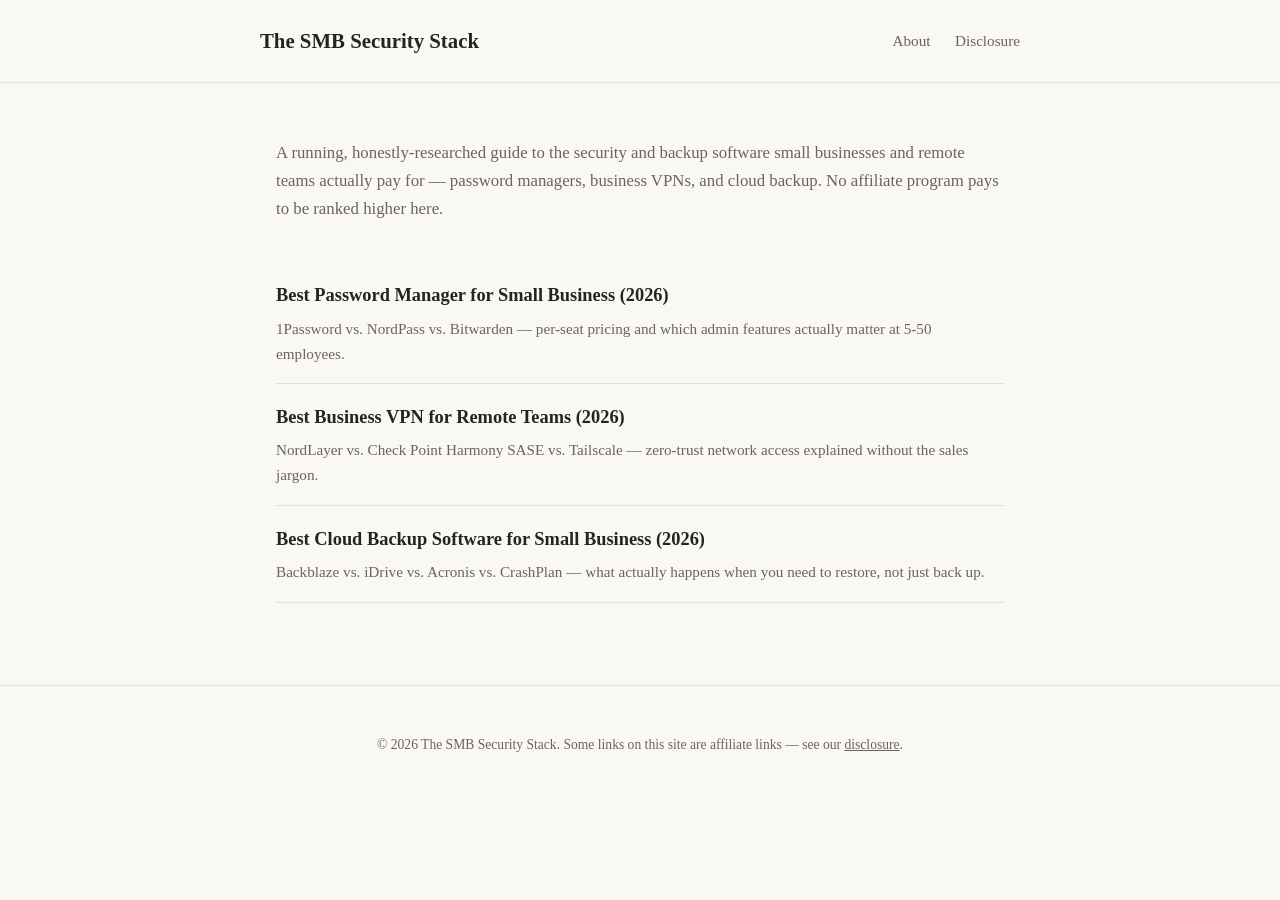
==== index.html @ fe546129 "Switch niche from self-publishing tools to SMB security/backup software" ====
<!DOCTYPE html>
<html lang="en">
<head>
<meta charset="UTF-8">
<meta name="viewport" content="width=device-width, initial-scale=1.0">
<title>The SMB Security Stack — Security & Backup Software for Small Business</title>
<meta name="description" content="Honest comparisons of the password managers, VPNs, and backup software small businesses and remote teams actually pay for.">
<meta property="og:title" content="The SMB Security Stack">
<meta property="og:description" content="Honest comparisons of the security and backup software small businesses actually pay for.">
<meta property="og:type" content="website">
<link rel="stylesheet" href="assets/style.css">
</head>
<body>

<header class="site-header">
  <div class="wrap">
    <a class="site-title" href="/">The SMB Security Stack</a>
    <nav class="site-nav">
      <a href="/about.html">About</a>
      <a href="/disclosure.html">Disclosure</a>
    </nav>
  </div>
</header>

<main>
  <p class="intro">
    A running, honestly-researched guide to the security and backup software
    small businesses and remote teams actually pay for — password managers,
    business VPNs, and cloud backup. No affiliate program pays to be ranked
    higher here.
  </p>

  <ul class="post-list">
    <li>
      <a href="/posts/best-password-manager-for-small-business.html">Best Password Manager for Small Business (2026)</a>
      <div class="excerpt">1Password vs. NordPass vs. Bitwarden — per-seat pricing and which admin features actually matter at 5-50 employees.</div>
    </li>
    <li>
      <a href="/posts/best-business-vpn-for-remote-teams.html">Best Business VPN for Remote Teams (2026)</a>
      <div class="excerpt">NordLayer vs. Check Point Harmony SASE vs. Tailscale — zero-trust network access explained without the sales jargon.</div>
    </li>
    <li>
      <a href="/posts/best-cloud-backup-for-small-business.html">Best Cloud Backup Software for Small Business (2026)</a>
      <div class="excerpt">Backblaze vs. iDrive vs. Acronis vs. CrashPlan — what actually happens when you need to restore, not just back up.</div>
    </li>
  </ul>
</main>

<footer class="site-footer">
  <p>&copy; 2026 The SMB Security Stack. Some links on this site are affiliate links — see our <a href="/disclosure.html">disclosure</a>.</p>
</footer>

</body>
</html>
---- assets/style.css ----
:root {
  --bg: #faf8f5;
  --text: #26241f;
  --muted: #6b6558;
  --accent: #a8452f;
  --accent-dark: #7c3220;
  --card: #ffffff;
  --border: #e8e2d6;
  --max-width: 760px;
}

* { box-sizing: border-box; }

body {
  margin: 0;
  font-family: -apple-system, BlinkMacSystemFont, "Segoe UI", Georgia, serif;
  background: var(--bg);
  color: var(--text);
  line-height: 1.65;
  font-size: 18px;
}

header.site-header {
  border-bottom: 1px solid var(--border);
  padding: 1.5rem 1rem;
}

header.site-header .wrap {
  max-width: var(--max-width);
  margin: 0 auto;
  display: flex;
  justify-content: space-between;
  align-items: center;
  flex-wrap: wrap;
  gap: 0.5rem;
}

.site-title {
  font-weight: 700;
  font-size: 1.3rem;
  text-decoration: none;
  color: var(--text);
}

nav.site-nav a {
  color: var(--muted);
  text-decoration: none;
  margin-left: 1.25rem;
  font-size: 0.95rem;
}

nav.site-nav a:hover { color: var(--accent); }

main {
  max-width: var(--max-width);
  margin: 0 auto;
  padding: 2.5rem 1rem 4rem;
}

h1 { font-size: 2rem; line-height: 1.25; margin-bottom: 0.5rem; }
h2 { font-size: 1.4rem; margin-top: 2.2rem; }
h3 { font-size: 1.15rem; margin-top: 1.6rem; }

p { margin: 1rem 0; }

a { color: var(--accent); }
a:hover { color: var(--accent-dark); }

.byline {
  color: var(--muted);
  font-size: 0.9rem;
  margin-bottom: 2rem;
}

.disclosure-note {
  background: #f3ede2;
  border: 1px solid var(--border);
  border-radius: 8px;
  padding: 0.9rem 1.1rem;
  font-size: 0.88rem;
  color: var(--muted);
  margin: 1.5rem 0 2rem;
}

.disclosure-note a { color: var(--muted); text-decoration: underline; }

table {
  width: 100%;
  border-collapse: collapse;
  margin: 1.5rem 0;
  font-size: 0.92rem;
}

th, td {
  text-align: left;
  padding: 0.6rem 0.7rem;
  border-bottom: 1px solid var(--border);
}

th { color: var(--muted); font-weight: 600; }

.card {
  background: var(--card);
  border: 1px solid var(--border);
  border-radius: 10px;
  padding: 1.25rem 1.4rem;
  margin: 1.5rem 0;
}

.cta {
  display: inline-block;
  background: var(--accent);
  color: #fff;
  padding: 0.55rem 1.1rem;
  border-radius: 6px;
  text-decoration: none;
  font-weight: 600;
  font-size: 0.92rem;
}

.cta:hover { background: var(--accent-dark); color: #fff; }

.post-list { list-style: none; padding: 0; }

.post-list li {
  padding: 1.1rem 0;
  border-bottom: 1px solid var(--border);
}

.post-list a {
  font-size: 1.15rem;
  font-weight: 600;
  text-decoration: none;
  color: var(--text);
}

.post-list a:hover { color: var(--accent); }

.post-list .excerpt {
  color: var(--muted);
  font-size: 0.95rem;
  margin-top: 0.3rem;
}

.intro {
  color: var(--muted);
  font-size: 1.05rem;
  margin-bottom: 2.5rem;
}

footer.site-footer {
  border-top: 1px solid var(--border);
  padding: 2rem 1rem;
  text-align: center;
  color: var(--muted);
  font-size: 0.85rem;
}

footer.site-footer a { color: var(--muted); }

@media (max-width: 480px) {
  body { font-size: 17px; }
  h1 { font-size: 1.6rem; }
}
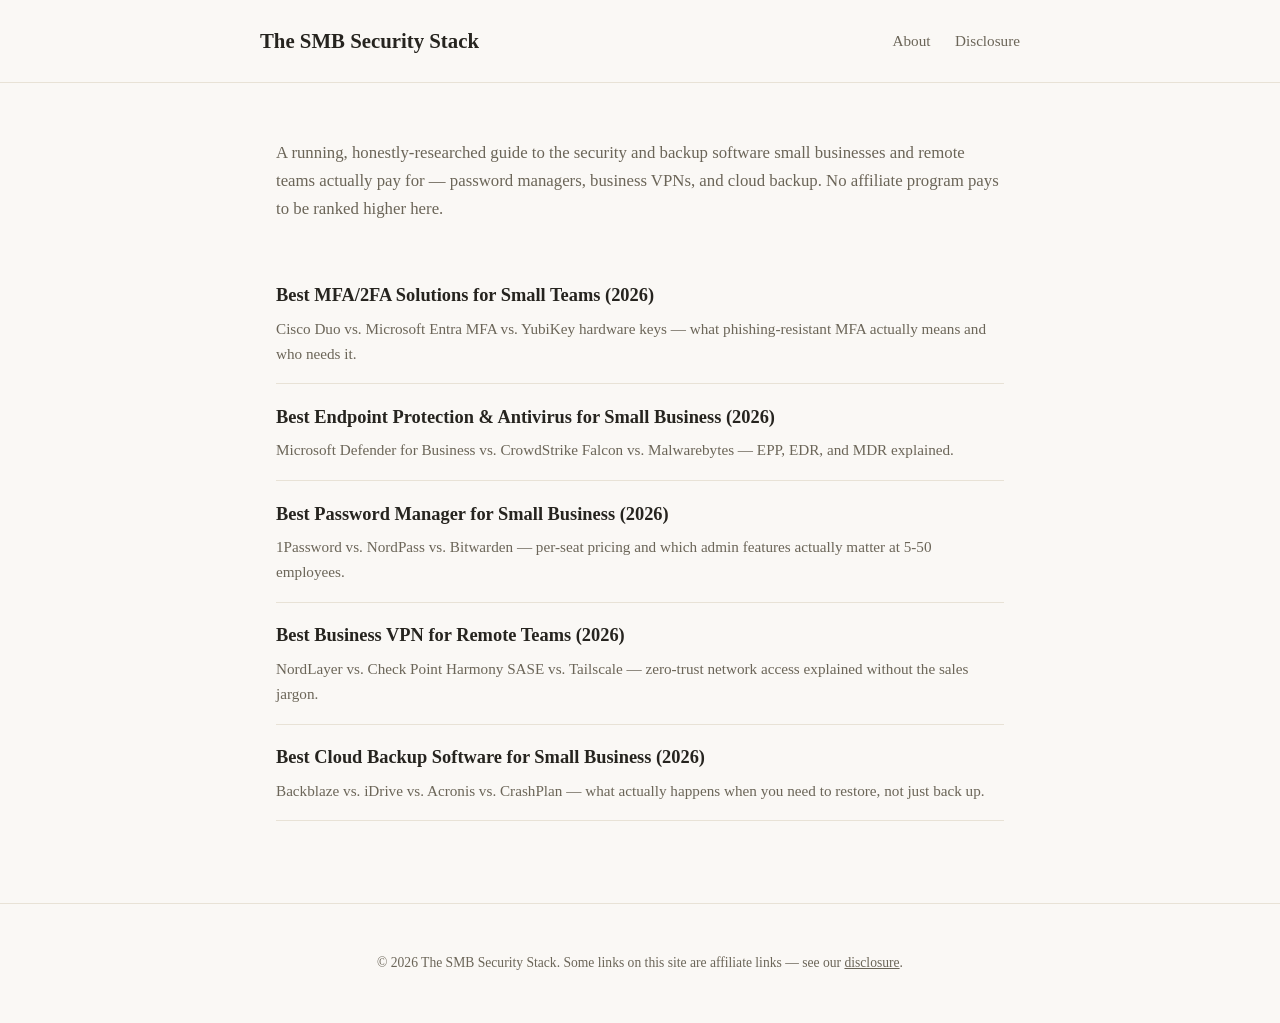
==== commit 736eaff6: "Add posts: endpoint protection and MFA/2FA for small business" ====
--- a/index.html
+++ b/index.html
@@ -14,10 +14,10 @@
 
 <header class="site-header">
   <div class="wrap">
-    <a class="site-title" href="/">The SMB Security Stack</a>
+    <a class="site-title" href="index.html">The SMB Security Stack</a>
     <nav class="site-nav">
-      <a href="/about.html">About</a>
-      <a href="/disclosure.html">Disclosure</a>
+      <a href="about.html">About</a>
+      <a href="disclosure.html">Disclosure</a>
     </nav>
   </div>
 </header>
@@ -32,22 +32,30 @@
 
   <ul class="post-list">
     <li>
-      <a href="/posts/best-password-manager-for-small-business.html">Best Password Manager for Small Business (2026)</a>
+      <a href="posts/best-mfa-2fa-for-small-teams.html">Best MFA/2FA Solutions for Small Teams (2026)</a>
+      <div class="excerpt">Cisco Duo vs. Microsoft Entra MFA vs. YubiKey hardware keys — what phishing-resistant MFA actually means and who needs it.</div>
+    </li>
+    <li>
+      <a href="posts/best-endpoint-protection-for-small-business.html">Best Endpoint Protection &amp; Antivirus for Small Business (2026)</a>
+      <div class="excerpt">Microsoft Defender for Business vs. CrowdStrike Falcon vs. Malwarebytes — EPP, EDR, and MDR explained.</div>
+    </li>
+    <li>
+      <a href="posts/best-password-manager-for-small-business.html">Best Password Manager for Small Business (2026)</a>
       <div class="excerpt">1Password vs. NordPass vs. Bitwarden — per-seat pricing and which admin features actually matter at 5-50 employees.</div>
     </li>
     <li>
-      <a href="/posts/best-business-vpn-for-remote-teams.html">Best Business VPN for Remote Teams (2026)</a>
+      <a href="posts/best-business-vpn-for-remote-teams.html">Best Business VPN for Remote Teams (2026)</a>
       <div class="excerpt">NordLayer vs. Check Point Harmony SASE vs. Tailscale — zero-trust network access explained without the sales jargon.</div>
     </li>
     <li>
-      <a href="/posts/best-cloud-backup-for-small-business.html">Best Cloud Backup Software for Small Business (2026)</a>
+      <a href="posts/best-cloud-backup-for-small-business.html">Best Cloud Backup Software for Small Business (2026)</a>
       <div class="excerpt">Backblaze vs. iDrive vs. Acronis vs. CrashPlan — what actually happens when you need to restore, not just back up.</div>
     </li>
   </ul>
 </main>
 
 <footer class="site-footer">
-  <p>&copy; 2026 The SMB Security Stack. Some links on this site are affiliate links — see our <a href="/disclosure.html">disclosure</a>.</p>
+  <p>&copy; 2026 The SMB Security Stack. Some links on this site are affiliate links — see our <a href="disclosure.html">disclosure</a>.</p>
 </footer>
 
 </body>
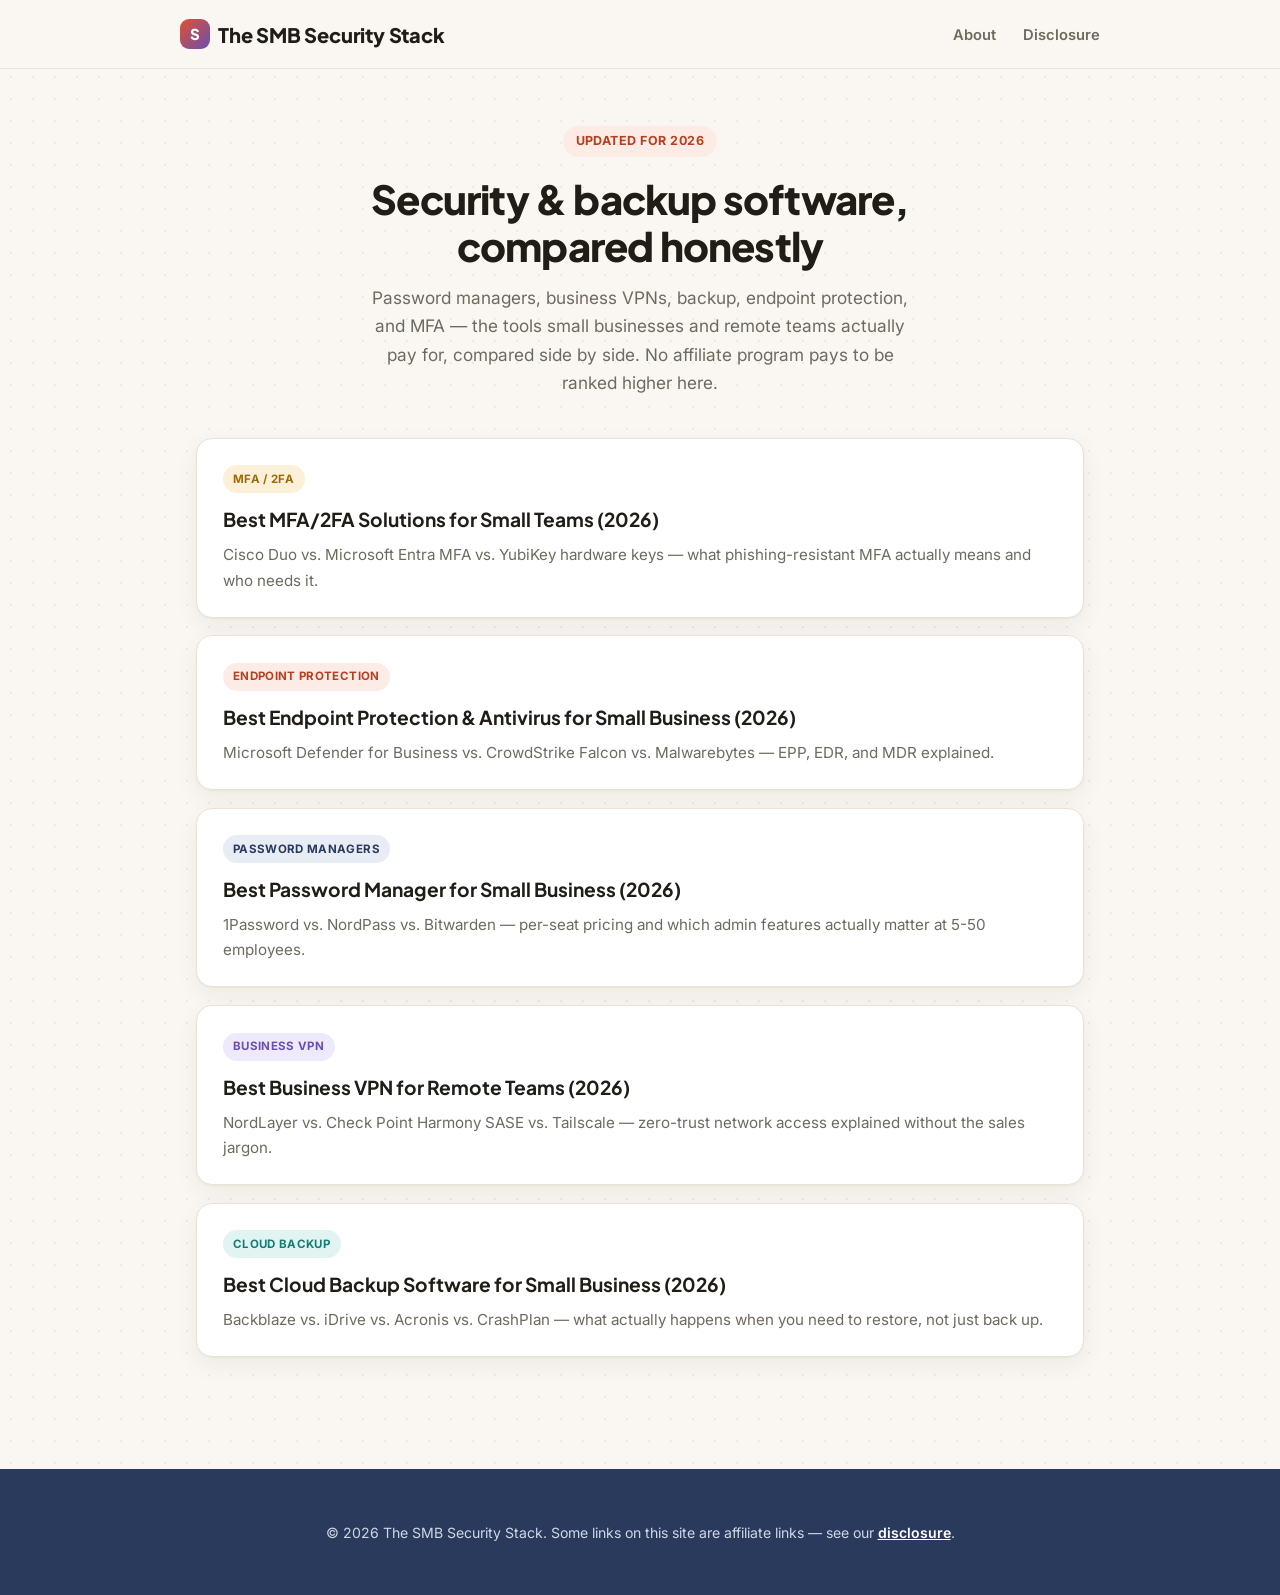
==== commit 80779dbb: "Redesign: card layouts, category tags, FAQ accordions, tool cards, warmer color system" ====
--- a/index.html
+++ b/index.html
@@ -14,7 +14,7 @@
 
 <header class="site-header">
   <div class="wrap">
-    <a class="site-title" href="index.html">The SMB Security Stack</a>
+    <a class="site-title" href="index.html"><span class="logo-badge">S</span>The SMB Security Stack</a>
     <nav class="site-nav">
       <a href="about.html">About</a>
       <a href="disclosure.html">Disclosure</a>
@@ -22,34 +22,52 @@
   </div>
 </header>
 
-<main>
-  <p class="intro">
-    A running, honestly-researched guide to the security and backup software
-    small businesses and remote teams actually pay for — password managers,
-    business VPNs, and cloud backup. No affiliate program pays to be ranked
-    higher here.
-  </p>
+<main class="wide">
+  <div class="hero">
+    <span class="eyebrow">Updated for 2026</span>
+    <h1>Security &amp; backup software, compared honestly</h1>
+    <p class="intro">
+      Password managers, business VPNs, backup, endpoint protection, and MFA —
+      the tools small businesses and remote teams actually pay for, compared
+      side by side. No affiliate program pays to be ranked higher here.
+    </p>
+  </div>
 
-  <ul class="post-list">
+  <ul class="post-grid">
     <li>
-      <a href="posts/best-mfa-2fa-for-small-teams.html">Best MFA/2FA Solutions for Small Teams (2026)</a>
-      <div class="excerpt">Cisco Duo vs. Microsoft Entra MFA vs. YubiKey hardware keys — what phishing-resistant MFA actually means and who needs it.</div>
+      <a class="post-card" href="posts/best-mfa-2fa-for-small-teams.html">
+        <span class="post-tag tag-mfa">MFA / 2FA</span>
+        <span class="post-title">Best MFA/2FA Solutions for Small Teams (2026)</span>
+        <p class="excerpt">Cisco Duo vs. Microsoft Entra MFA vs. YubiKey hardware keys — what phishing-resistant MFA actually means and who needs it.</p>
+      </a>
     </li>
     <li>
-      <a href="posts/best-endpoint-protection-for-small-business.html">Best Endpoint Protection &amp; Antivirus for Small Business (2026)</a>
-      <div class="excerpt">Microsoft Defender for Business vs. CrowdStrike Falcon vs. Malwarebytes — EPP, EDR, and MDR explained.</div>
+      <a class="post-card" href="posts/best-endpoint-protection-for-small-business.html">
+        <span class="post-tag tag-endpoint">Endpoint Protection</span>
+        <span class="post-title">Best Endpoint Protection &amp; Antivirus for Small Business (2026)</span>
+        <p class="excerpt">Microsoft Defender for Business vs. CrowdStrike Falcon vs. Malwarebytes — EPP, EDR, and MDR explained.</p>
+      </a>
     </li>
     <li>
-      <a href="posts/best-password-manager-for-small-business.html">Best Password Manager for Small Business (2026)</a>
-      <div class="excerpt">1Password vs. NordPass vs. Bitwarden — per-seat pricing and which admin features actually matter at 5-50 employees.</div>
+      <a class="post-card" href="posts/best-password-manager-for-small-business.html">
+        <span class="post-tag tag-password">Password Managers</span>
+        <span class="post-title">Best Password Manager for Small Business (2026)</span>
+        <p class="excerpt">1Password vs. NordPass vs. Bitwarden — per-seat pricing and which admin features actually matter at 5-50 employees.</p>
+      </a>
     </li>
     <li>
-      <a href="posts/best-business-vpn-for-remote-teams.html">Best Business VPN for Remote Teams (2026)</a>
-      <div class="excerpt">NordLayer vs. Check Point Harmony SASE vs. Tailscale — zero-trust network access explained without the sales jargon.</div>
+      <a class="post-card" href="posts/best-business-vpn-for-remote-teams.html">
+        <span class="post-tag tag-vpn">Business VPN</span>
+        <span class="post-title">Best Business VPN for Remote Teams (2026)</span>
+        <p class="excerpt">NordLayer vs. Check Point Harmony SASE vs. Tailscale — zero-trust network access explained without the sales jargon.</p>
+      </a>
     </li>
     <li>
-      <a href="posts/best-cloud-backup-for-small-business.html">Best Cloud Backup Software for Small Business (2026)</a>
-      <div class="excerpt">Backblaze vs. iDrive vs. Acronis vs. CrashPlan — what actually happens when you need to restore, not just back up.</div>
+      <a class="post-card" href="posts/best-cloud-backup-for-small-business.html">
+        <span class="post-tag tag-backup">Cloud Backup</span>
+        <span class="post-title">Best Cloud Backup Software for Small Business (2026)</span>
+        <p class="excerpt">Backblaze vs. iDrive vs. Acronis vs. CrashPlan — what actually happens when you need to restore, not just back up.</p>
+      </a>
     </li>
   </ul>
 </main>
--- a/assets/style.css
+++ b/assets/style.css
@@ -1,32 +1,55 @@
+@import url('https://fonts.googleapis.com/css2?family=Plus+Jakarta+Sans:wght@500;600;700;800&family=Inter:wght@400;500;600&display=swap');
+
 :root {
-  --bg: #faf8f5;
-  --text: #26241f;
-  --muted: #6b6558;
-  --accent: #a8452f;
-  --accent-dark: #7c3220;
+  --bg: #faf7f2;
+  --bg-dot: #efe9de;
+  --text: #201c16;
+  --muted: #6f6a5f;
+  --accent: #e0522f;
+  --accent-dark: #b83e21;
+  --accent-soft: #fdece5;
+  --teal: #147d78;
+  --teal-soft: #e2f4f2;
+  --purple: #6a4fb3;
+  --purple-soft: #eee9fb;
+  --navy: #2a3a5c;
+  --navy-soft: #e8ecf4;
   --card: #ffffff;
-  --border: #e8e2d6;
-  --max-width: 760px;
+  --border: #eae3d5;
+  --shadow: 0 1px 2px rgba(32, 28, 22, 0.04), 0 8px 24px rgba(32, 28, 22, 0.06);
+  --shadow-hover: 0 4px 8px rgba(32, 28, 22, 0.06), 0 16px 32px rgba(32, 28, 22, 0.10);
+  --max-width: 780px;
+  --radius: 16px;
 }
 
 * { box-sizing: border-box; }
 
 body {
   margin: 0;
-  font-family: -apple-system, BlinkMacSystemFont, "Segoe UI", Georgia, serif;
-  background: var(--bg);
+  font-family: 'Inter', -apple-system, BlinkMacSystemFont, "Segoe UI", sans-serif;
+  background-color: var(--bg);
+  background-image: radial-gradient(var(--bg-dot) 1px, transparent 1px);
+  background-size: 22px 22px;
   color: var(--text);
   line-height: 1.65;
-  font-size: 18px;
+  font-size: 17px;
+}
+
+h1, h2, h3, .site-title, .logo-badge {
+  font-family: 'Plus Jakarta Sans', 'Inter', sans-serif;
 }
 
 header.site-header {
+  background: var(--bg);
   border-bottom: 1px solid var(--border);
-  padding: 1.5rem 1rem;
+  padding: 1.1rem 1rem;
+  position: sticky;
+  top: 0;
+  z-index: 10;
 }
 
 header.site-header .wrap {
-  max-width: var(--max-width);
+  max-width: 920px;
   margin: 0 auto;
   display: flex;
   justify-content: space-between;
@@ -36,17 +59,36 @@
 }
 
 .site-title {
-  font-weight: 700;
-  font-size: 1.3rem;
+  font-weight: 800;
+  font-size: 1.25rem;
   text-decoration: none;
   color: var(--text);
+  display: inline-flex;
+  align-items: center;
+  gap: 0.5rem;
+  letter-spacing: -0.01em;
+}
+
+.logo-badge {
+  display: inline-flex;
+  align-items: center;
+  justify-content: center;
+  width: 30px;
+  height: 30px;
+  border-radius: 9px;
+  background: linear-gradient(135deg, var(--accent), var(--purple));
+  color: #fff;
+  font-size: 15px;
+  font-weight: 800;
+  flex-shrink: 0;
 }
 
 nav.site-nav a {
   color: var(--muted);
   text-decoration: none;
-  margin-left: 1.25rem;
-  font-size: 0.95rem;
+  margin-left: 1.4rem;
+  font-size: 0.92rem;
+  font-weight: 600;
 }
 
 nav.site-nav a:hover { color: var(--accent); }
@@ -57,9 +99,24 @@
   padding: 2.5rem 1rem 4rem;
 }
 
-h1 { font-size: 2rem; line-height: 1.25; margin-bottom: 0.5rem; }
-h2 { font-size: 1.4rem; margin-top: 2.2rem; }
-h3 { font-size: 1.15rem; margin-top: 1.6rem; }
+main.wide { max-width: 920px; }
+
+h1 {
+  font-size: 2.3rem;
+  line-height: 1.18;
+  margin-bottom: 0.6rem;
+  font-weight: 800;
+  letter-spacing: -0.02em;
+}
+
+h2 {
+  font-size: 1.5rem;
+  margin-top: 2.6rem;
+  font-weight: 700;
+  letter-spacing: -0.01em;
+}
+
+h3 { font-size: 1.05rem; margin: 0; font-weight: 600; }
 
 p { margin: 1rem 0; }
 
@@ -69,96 +126,244 @@
 .byline {
   color: var(--muted);
   font-size: 0.9rem;
-  margin-bottom: 2rem;
+  margin-bottom: 1.75rem;
+}
+
+.hero {
+  text-align: center;
+  padding: 1rem 0 2.5rem;
+}
+
+.hero .eyebrow {
+  display: inline-block;
+  background: var(--accent-soft);
+  color: var(--accent-dark);
+  font-weight: 700;
+  font-size: 0.78rem;
+  letter-spacing: 0.04em;
+  text-transform: uppercase;
+  padding: 0.35rem 0.8rem;
+  border-radius: 999px;
+  margin-bottom: 1.1rem;
+}
+
+.hero h1 { font-size: 2.5rem; max-width: 620px; margin: 0 auto 0.9rem; }
+
+.intro {
+  color: var(--muted);
+  font-size: 1.08rem;
+  max-width: 560px;
+  margin: 0 auto;
 }
 
 .disclosure-note {
-  background: #f3ede2;
-  border: 1px solid var(--border);
-  border-radius: 8px;
+  background: var(--purple-soft);
+  border: 1px solid #ded3f5;
+  border-radius: 12px;
   padding: 0.9rem 1.1rem;
   font-size: 0.88rem;
-  color: var(--muted);
+  color: #4a3b7a;
   margin: 1.5rem 0 2rem;
 }
 
-.disclosure-note a { color: var(--muted); text-decoration: underline; }
+.disclosure-note a { color: #4a3b7a; text-decoration: underline; font-weight: 600; }
 
 table {
   width: 100%;
-  border-collapse: collapse;
-  margin: 1.5rem 0;
+  border-collapse: separate;
+  border-spacing: 0;
+  margin: 1.75rem 0;
   font-size: 0.92rem;
+  background: var(--card);
+  border-radius: var(--radius);
+  overflow: hidden;
+  box-shadow: var(--shadow);
+  border: 1px solid var(--border);
 }
 
 th, td {
   text-align: left;
-  padding: 0.6rem 0.7rem;
+  padding: 0.8rem 1rem;
   border-bottom: 1px solid var(--border);
 }
 
-th { color: var(--muted); font-weight: 600; }
-
-.card {
+th {
+  color: var(--muted);
+  font-weight: 700;
+  font-size: 0.78rem;
+  text-transform: uppercase;
+  letter-spacing: 0.04em;
+  background: var(--bg-dot);
+}
+
+tr:last-child td { border-bottom: none; }
+tbody tr:hover { background: #fdfaf5; }
+
+/* Tool comparison cards inside posts */
+.tool-card {
   background: var(--card);
   border: 1px solid var(--border);
-  border-radius: 10px;
-  padding: 1.25rem 1.4rem;
-  margin: 1.5rem 0;
+  border-left: 5px solid var(--accent);
+  border-radius: var(--radius);
+  padding: 1.5rem 1.6rem 1.6rem;
+  margin: 1.6rem 0;
+  box-shadow: var(--shadow);
+}
+
+.tool-card:nth-of-type(3n+2) { border-left-color: var(--teal); }
+.tool-card:nth-of-type(3n+3) { border-left-color: var(--purple); }
+
+.tool-card h2 { margin-top: 0; margin-bottom: 0.2rem; font-size: 1.3rem; }
+
+.tool-card .price-chip {
+  display: inline-block;
+  background: var(--teal-soft);
+  color: var(--teal);
+  font-weight: 700;
+  font-size: 0.78rem;
+  padding: 0.3rem 0.7rem;
+  border-radius: 999px;
+  margin-bottom: 0.9rem;
 }
 
 .cta {
   display: inline-block;
-  background: var(--accent);
+  background: linear-gradient(135deg, var(--accent), var(--accent-dark));
   color: #fff;
-  padding: 0.55rem 1.1rem;
-  border-radius: 6px;
+  padding: 0.65rem 1.3rem;
+  border-radius: 999px;
   text-decoration: none;
+  font-weight: 700;
+  font-size: 0.92rem;
+  box-shadow: 0 4px 12px rgba(224, 82, 47, 0.28);
+}
+
+.cta:hover { color: #fff; opacity: 0.92; }
+
+.plain-link {
   font-weight: 600;
-  font-size: 0.92rem;
-}
-
-.cta:hover { background: var(--accent-dark); color: #fff; }
-
-.post-list { list-style: none; padding: 0; }
-
-.post-list li {
-  padding: 1.1rem 0;
-  border-bottom: 1px solid var(--border);
-}
-
-.post-list a {
-  font-size: 1.15rem;
+}
+
+/* FAQ accordions */
+.faq-item {
+  background: var(--card);
+  border: 1px solid var(--border);
+  border-radius: 12px;
+  margin: 0.7rem 0;
+  box-shadow: var(--shadow);
+  overflow: hidden;
+}
+
+.faq-item summary {
+  cursor: pointer;
+  padding: 1rem 1.2rem;
   font-weight: 600;
+  list-style: none;
+  display: flex;
+  justify-content: space-between;
+  align-items: center;
+  gap: 1rem;
+}
+
+.faq-item summary::-webkit-details-marker { display: none; }
+
+.faq-item summary::after {
+  content: "+";
+  font-size: 1.3rem;
+  color: var(--accent);
+  flex-shrink: 0;
+  font-weight: 700;
+  transition: transform 0.15s ease;
+}
+
+.faq-item[open] summary::after { transform: rotate(45deg); }
+
+.faq-item .faq-answer {
+  padding: 0 1.2rem 1.1rem;
+  color: var(--muted);
+  margin: 0;
+}
+
+.verdict-box {
+  background: linear-gradient(135deg, var(--navy-soft), var(--purple-soft));
+  border-radius: var(--radius);
+  padding: 1.4rem 1.6rem;
+  margin: 1.75rem 0;
+}
+
+.verdict-box h2 { margin-top: 0; }
+
+/* Homepage post cards */
+.post-grid {
+  display: grid;
+  gap: 1.1rem;
+  list-style: none;
+  padding: 0;
+  margin: 0;
+}
+
+.post-card {
+  display: block;
+  background: var(--card);
+  border: 1px solid var(--border);
+  border-radius: var(--radius);
+  padding: 1.5rem 1.6rem;
   text-decoration: none;
   color: var(--text);
-}
-
-.post-list a:hover { color: var(--accent); }
-
-.post-list .excerpt {
+  box-shadow: var(--shadow);
+  transition: transform 0.15s ease, box-shadow 0.15s ease;
+}
+
+.post-card:hover {
+  transform: translateY(-3px);
+  box-shadow: var(--shadow-hover);
+  color: var(--text);
+}
+
+.post-tag {
+  display: inline-block;
+  font-size: 0.72rem;
+  font-weight: 700;
+  letter-spacing: 0.03em;
+  text-transform: uppercase;
+  padding: 0.28rem 0.65rem;
+  border-radius: 999px;
+  margin-bottom: 0.7rem;
+}
+
+.tag-password { background: var(--navy-soft); color: var(--navy); }
+.tag-vpn { background: var(--purple-soft); color: var(--purple); }
+.tag-backup { background: var(--teal-soft); color: var(--teal); }
+.tag-endpoint { background: var(--accent-soft); color: var(--accent-dark); }
+.tag-mfa { background: #fdf0d8; color: #9a6b0a; }
+
+.post-card .post-title {
+  font-family: 'Plus Jakarta Sans', sans-serif;
+  font-size: 1.2rem;
+  font-weight: 700;
+  margin-bottom: 0.4rem;
+  display: block;
+}
+
+.post-card .excerpt {
   color: var(--muted);
   font-size: 0.95rem;
-  margin-top: 0.3rem;
-}
-
-.intro {
-  color: var(--muted);
-  font-size: 1.05rem;
-  margin-bottom: 2.5rem;
+  margin: 0;
 }
 
 footer.site-footer {
-  border-top: 1px solid var(--border);
-  padding: 2rem 1rem;
+  background: var(--navy);
+  color: #cfd7e6;
+  padding: 2.2rem 1rem;
   text-align: center;
-  color: var(--muted);
-  font-size: 0.85rem;
-}
-
-footer.site-footer a { color: var(--muted); }
+  font-size: 0.88rem;
+  margin-top: 3rem;
+}
+
+footer.site-footer a { color: #fff; font-weight: 600; }
 
 @media (max-width: 480px) {
-  body { font-size: 17px; }
-  h1 { font-size: 1.6rem; }
-}
+  body { font-size: 16px; }
+  h1 { font-size: 1.7rem; }
+  .hero h1 { font-size: 1.9rem; }
+}
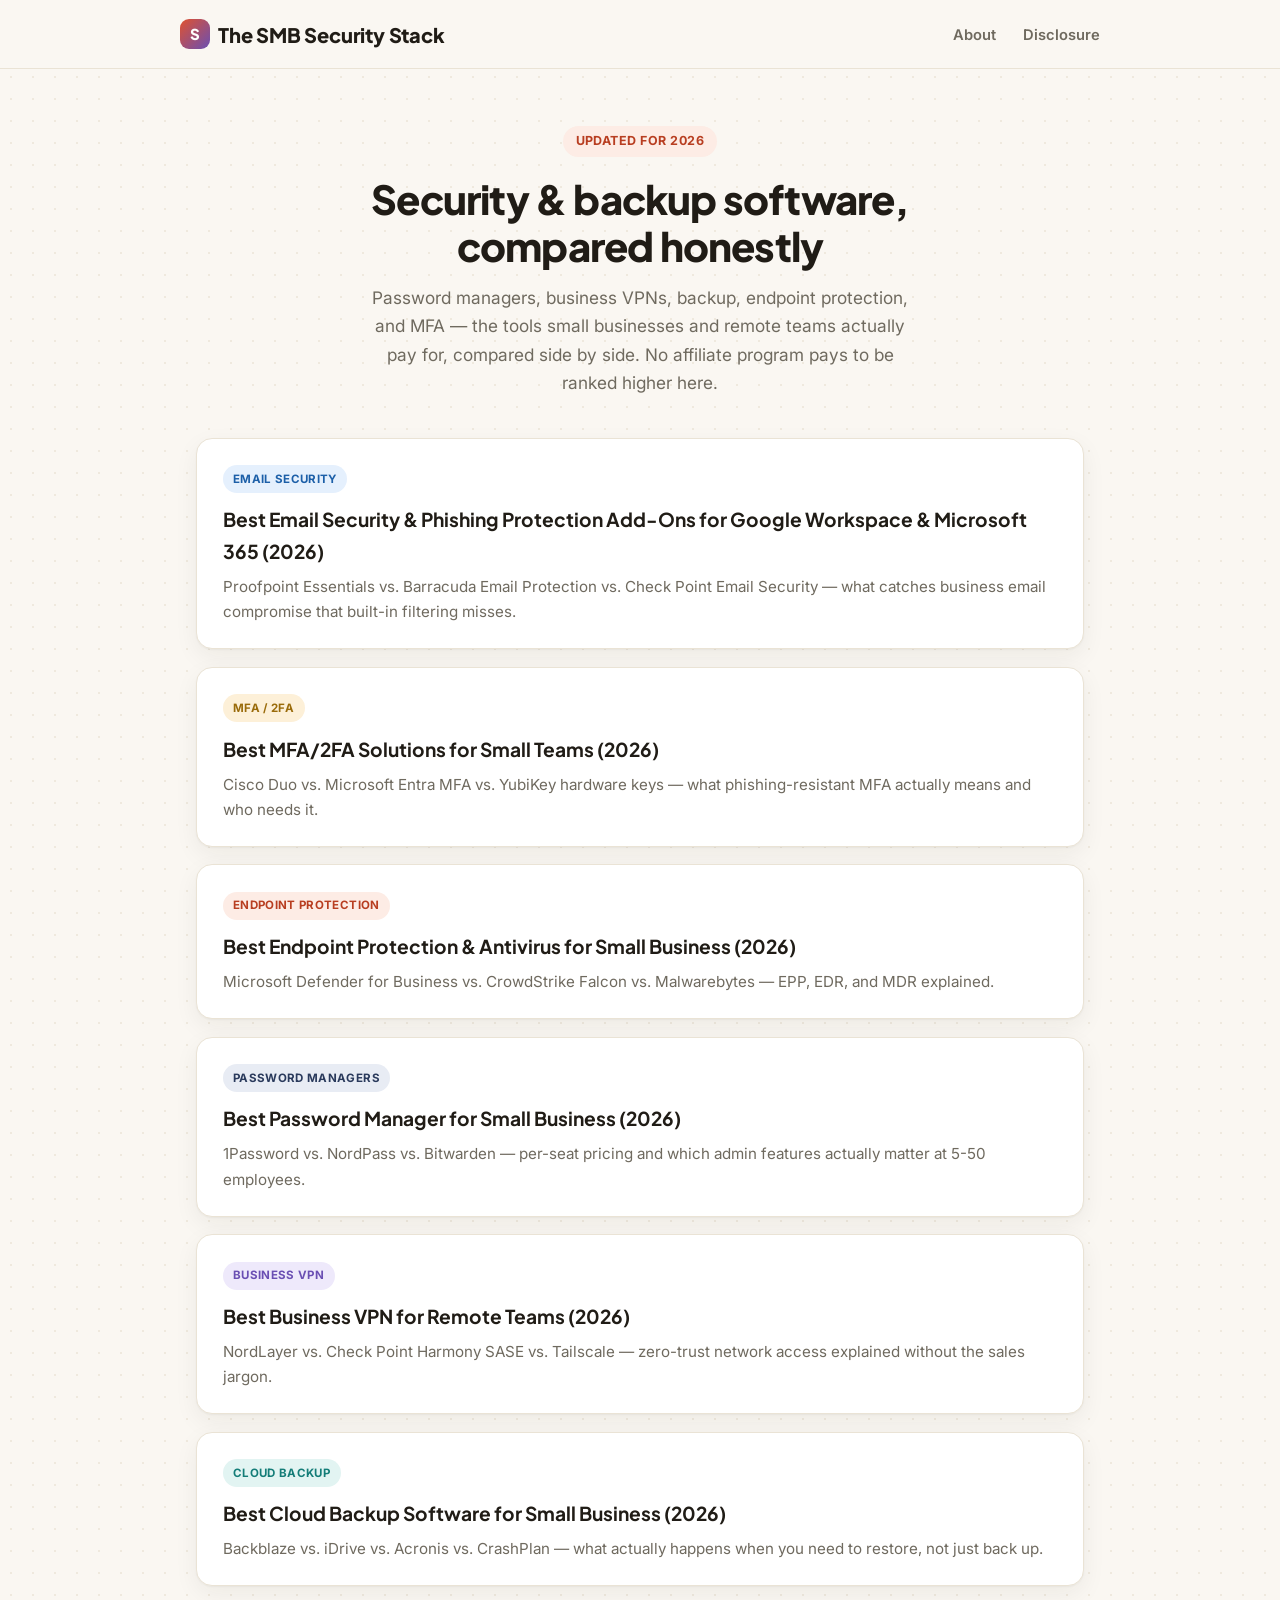
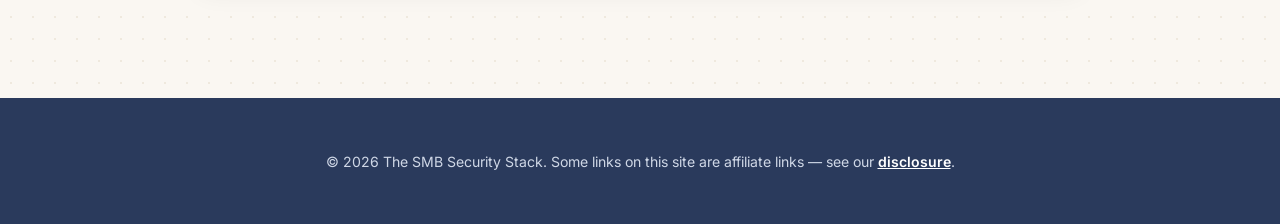
==== commit c0d1c3be: "Add post: Best Email Security & Phishing Protection Add-Ons for Google Workspace & Microsoft 365 (20" ====
--- a/index.html
+++ b/index.html
@@ -34,6 +34,13 @@
   </div>
 
   <ul class="post-grid">
+    <li>
+      <a class="post-card" href="posts/best-email-security-for-google-workspace-microsoft-365.html">
+        <span class="post-tag tag-email">Email Security</span>
+        <span class="post-title">Best Email Security &amp; Phishing Protection Add-Ons for Google Workspace &amp; Microsoft 365 (2026)</span>
+        <p class="excerpt">Proofpoint Essentials vs. Barracuda Email Protection vs. Check Point Email Security — what catches business email compromise that built-in filtering misses.</p>
+      </a>
+    </li>
     <li>
       <a class="post-card" href="posts/best-mfa-2fa-for-small-teams.html">
         <span class="post-tag tag-mfa">MFA / 2FA</span>
--- a/assets/style.css
+++ b/assets/style.css
@@ -14,6 +14,8 @@
   --purple-soft: #eee9fb;
   --navy: #2a3a5c;
   --navy-soft: #e8ecf4;
+  --blue: #1c5fa8;
+  --blue-soft: #e5f0fd;
   --card: #ffffff;
   --border: #eae3d5;
   --shadow: 0 1px 2px rgba(32, 28, 22, 0.04), 0 8px 24px rgba(32, 28, 22, 0.06);
@@ -336,6 +338,7 @@
 .tag-backup { background: var(--teal-soft); color: var(--teal); }
 .tag-endpoint { background: var(--accent-soft); color: var(--accent-dark); }
 .tag-mfa { background: #fdf0d8; color: #9a6b0a; }
+.tag-email { background: var(--blue-soft); color: var(--blue); }
 
 .post-card .post-title {
   font-family: 'Plus Jakarta Sans', sans-serif;
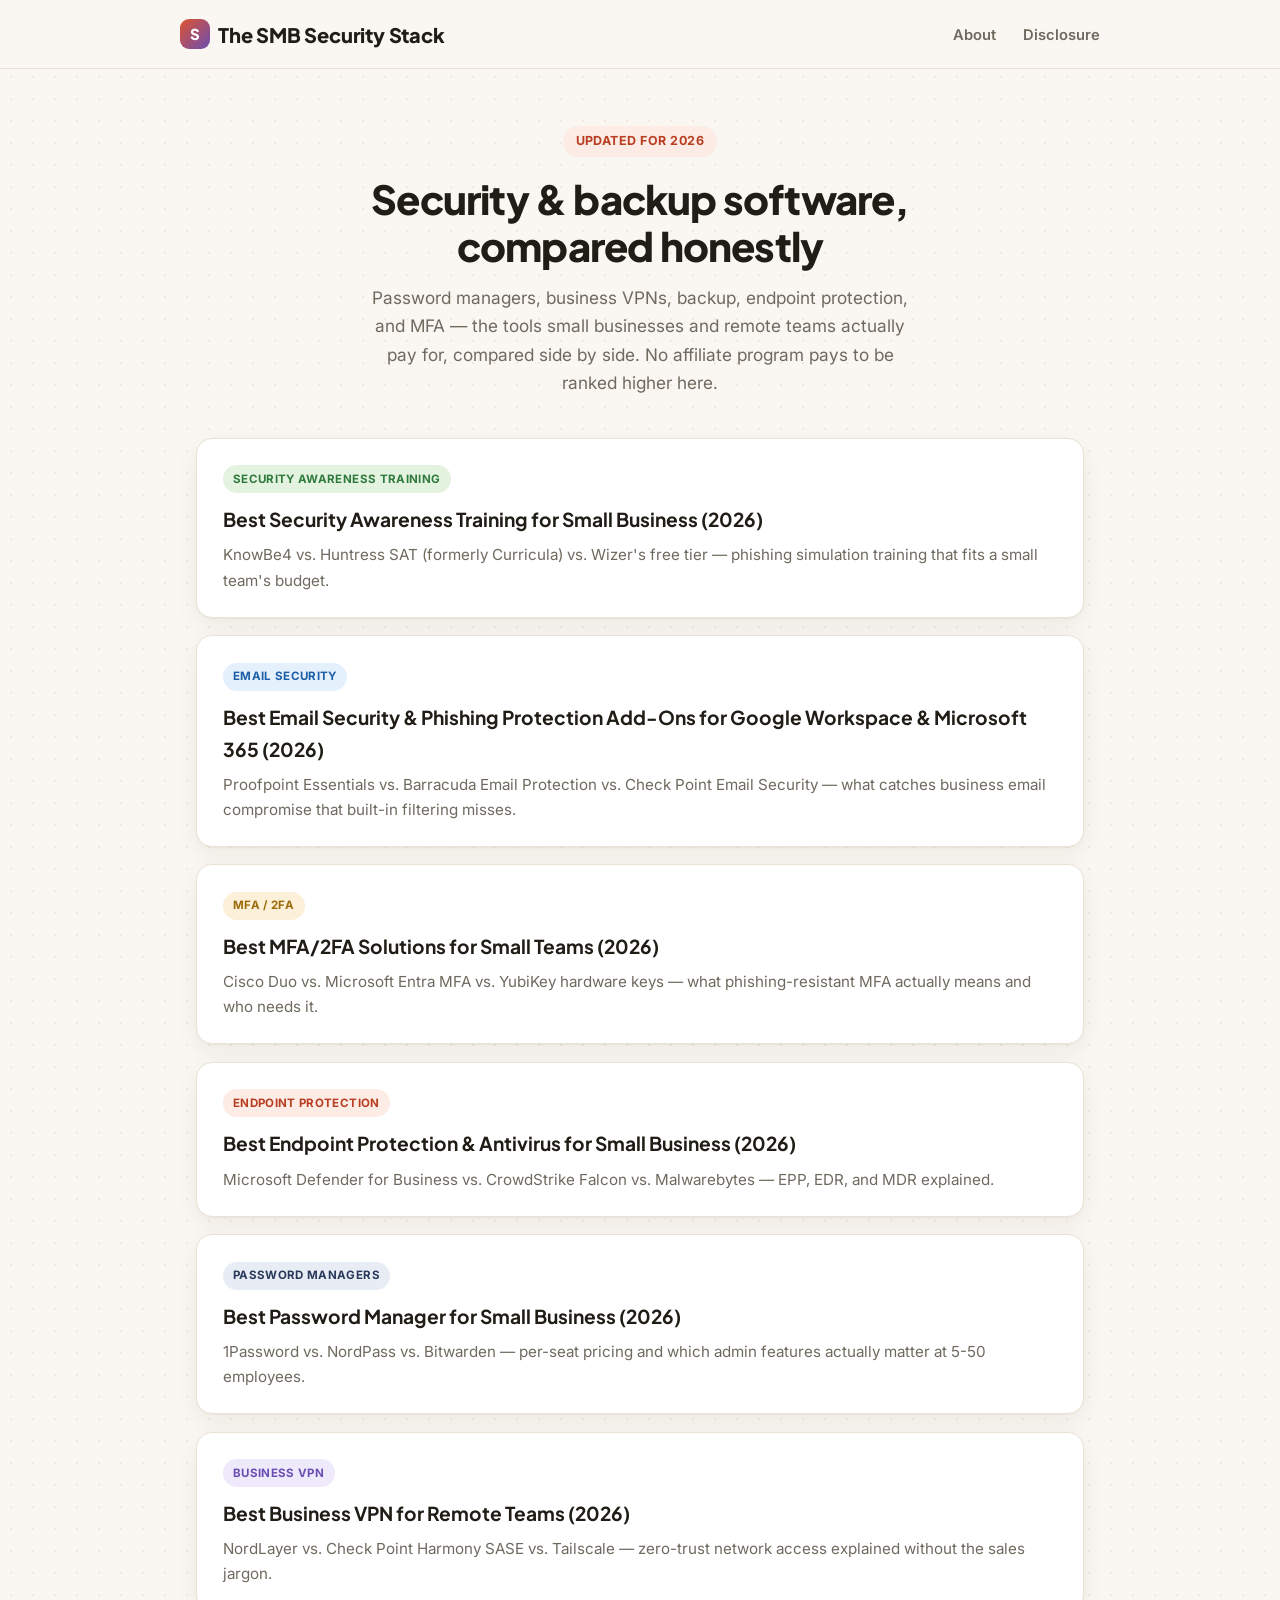
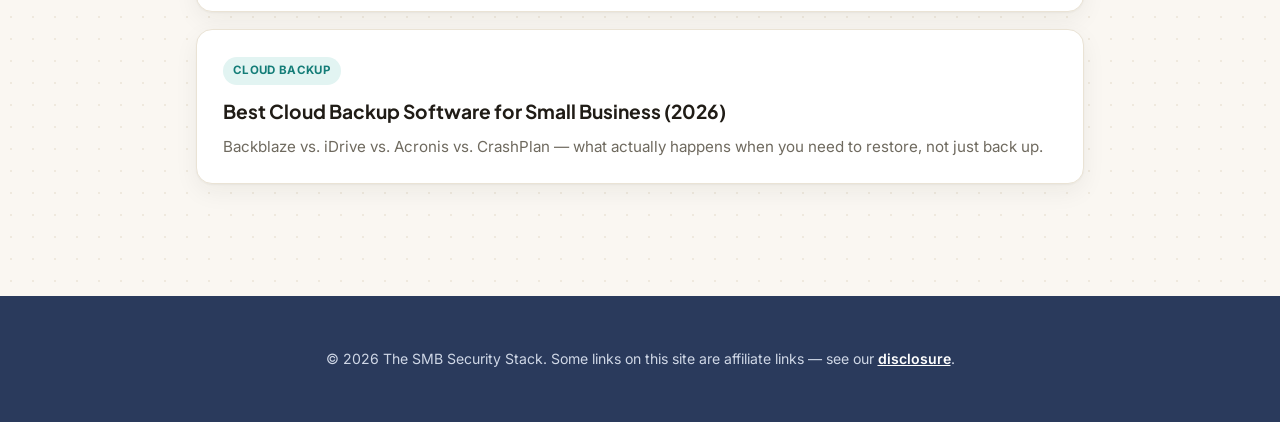
==== commit 4bde31c9: "Add post: Best Security Awareness Training for Small Business (2026)" ====
--- a/index.html
+++ b/index.html
@@ -34,6 +34,13 @@
   </div>
 
   <ul class="post-grid">
+    <li>
+      <a class="post-card" href="posts/best-security-awareness-training-for-small-business.html">
+        <span class="post-tag tag-training">Security Awareness Training</span>
+        <span class="post-title">Best Security Awareness Training for Small Business (2026)</span>
+        <p class="excerpt">KnowBe4 vs. Huntress SAT (formerly Curricula) vs. Wizer's free tier — phishing simulation training that fits a small team's budget.</p>
+      </a>
+    </li>
     <li>
       <a class="post-card" href="posts/best-email-security-for-google-workspace-microsoft-365.html">
         <span class="post-tag tag-email">Email Security</span>
--- a/assets/style.css
+++ b/assets/style.css
@@ -339,6 +339,7 @@
 .tag-endpoint { background: var(--accent-soft); color: var(--accent-dark); }
 .tag-mfa { background: #fdf0d8; color: #9a6b0a; }
 .tag-email { background: var(--blue-soft); color: var(--blue); }
+.tag-training { background: #e4f3e0; color: #2f7a3d; }
 
 .post-card .post-title {
   font-family: 'Plus Jakarta Sans', sans-serif;
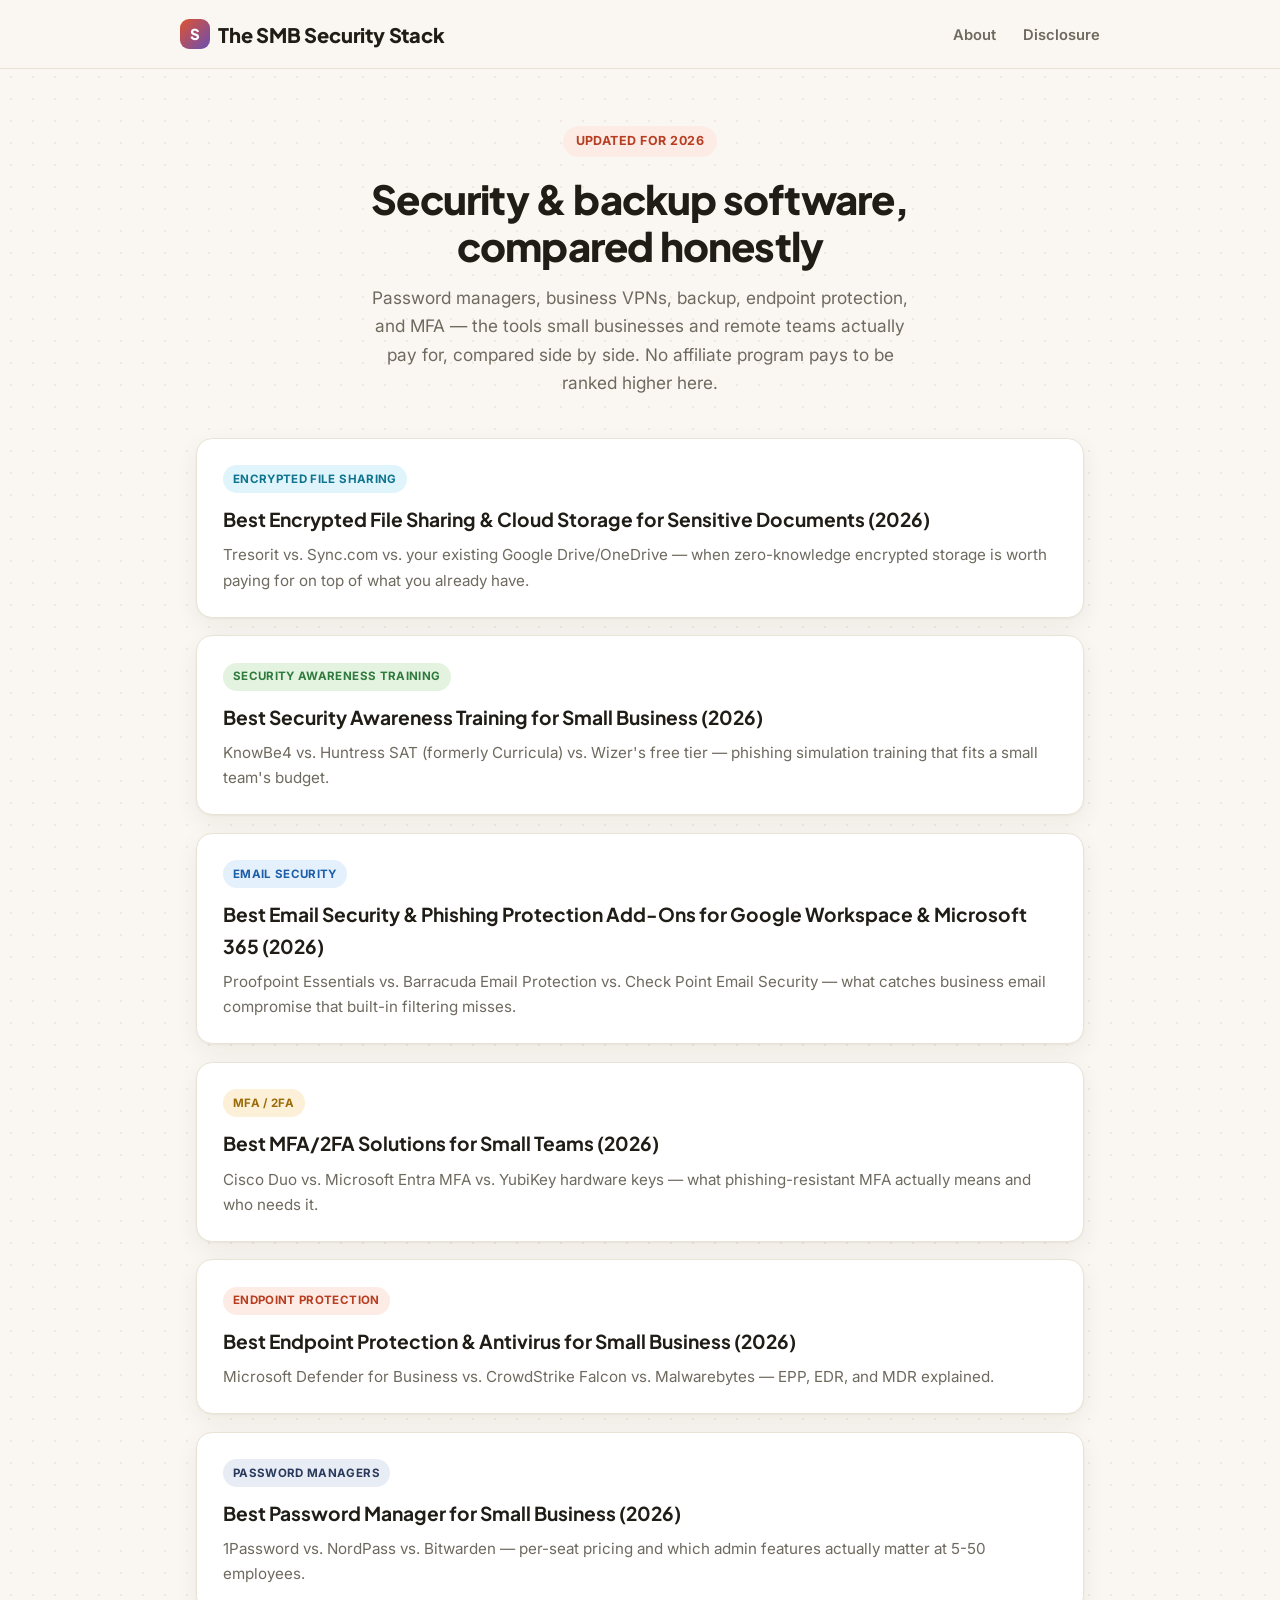
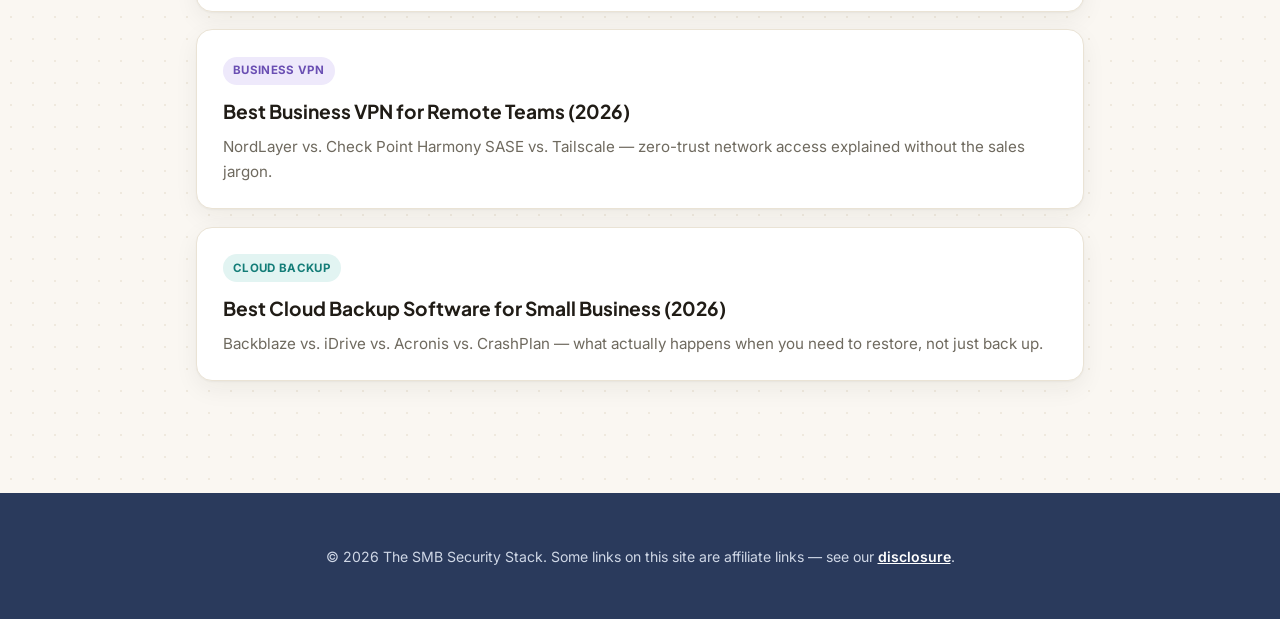
==== commit cd72d43c: "Add post: Best Encrypted File Sharing & Cloud Storage for Sensitive Documents (2026) Co-Authored-By:" ====
--- a/index.html
+++ b/index.html
@@ -8,6 +8,7 @@
 <meta property="og:title" content="The SMB Security Stack">
 <meta property="og:description" content="Honest comparisons of the security and backup software small businesses actually pay for.">
 <meta property="og:type" content="website">
+<meta name="google-site-verification" content="6iwGxGFfAeDAt_lAPK6IpHyhhcanR-a-8pTxrvB2bP4" />
 <link rel="stylesheet" href="assets/style.css">
 </head>
 <body>
@@ -34,6 +35,13 @@
   </div>
 
   <ul class="post-grid">
+    <li>
+      <a class="post-card" href="posts/best-encrypted-file-sharing-for-sensitive-documents.html">
+        <span class="post-tag tag-filesharing">Encrypted File Sharing</span>
+        <span class="post-title">Best Encrypted File Sharing &amp; Cloud Storage for Sensitive Documents (2026)</span>
+        <p class="excerpt">Tresorit vs. Sync.com vs. your existing Google Drive/OneDrive — when zero-knowledge encrypted storage is worth paying for on top of what you already have.</p>
+      </a>
+    </li>
     <li>
       <a class="post-card" href="posts/best-security-awareness-training-for-small-business.html">
         <span class="post-tag tag-training">Security Awareness Training</span>
--- a/assets/style.css
+++ b/assets/style.css
@@ -340,6 +340,7 @@
 .tag-mfa { background: #fdf0d8; color: #9a6b0a; }
 .tag-email { background: var(--blue-soft); color: var(--blue); }
 .tag-training { background: #e4f3e0; color: #2f7a3d; }
+.tag-filesharing { background: #e0f4fb; color: #0e7490; }
 
 .post-card .post-title {
   font-family: 'Plus Jakarta Sans', sans-serif;
